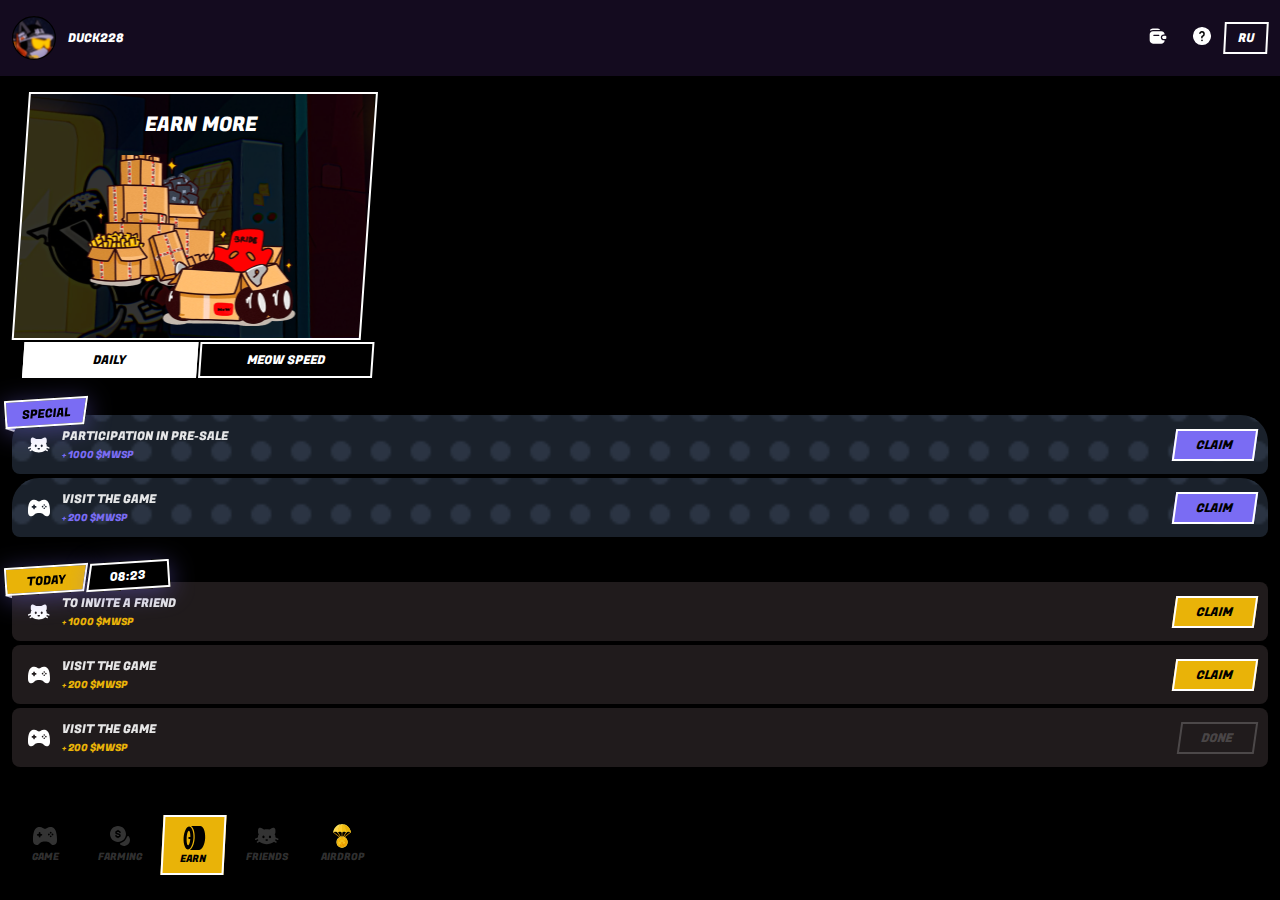
==== earn.html @ baaf61eb "finish" ====
<!DOCTYPE html>
<html lang="en">
  <head>
    <meta charset="UTF-8" />
    <meta name="viewport" content="width=device-width, initial-scale=1.0" />
    <title>EARN</title>
    <link rel="preconnect" href="https://fonts.googleapis.com" />
    <link rel="preconnect" href="https://fonts.gstatic.com" crossorigin />
    <link
      href="https://fonts.googleapis.com/css2?family=Exo+2:ital,wght@1,900&family=Fugaz+One&family=Poppins:wght@400;500&display=swap"
      rel="stylesheet" />
    <link rel="stylesheet" href="css/style.css" />
    <link rel="stylesheet" href="css/earn.css" />
  </head>
  <body>
    <header class="header">
      <div class="header__user user">
        <img src="img/icons/avatar.svg" alt="" class="user__img" />
        <p class="user__name">Duck228</p>
      </div>
      <div class="header__buttons">
        <button class="header__wallet">
          <img src="img/icons/wallet.svg" alt="" />
        </button>
        <button class="header__info"><img src="img/icons/help.svg" alt="" /></button>
        <button class="header__lang">
          <div class="current-lang">
            <span class="lang__choice lang__choice--ru">Ru</span>
            <span class="lang__choice lang__choice--en">En</span>
          </div>
        </button>
      </div>
    </header>

    <main class="main">
      <div class="earn">
        <div class="earn__main">
          <h2 class="earn__title">Earn more</h2>
          <img src="img/earn-img.png" alt="" class="earn__img" />
        </div>
        <div class="section__buttons">
          <button class="section__btn section__btn--active section-earn__btn--daily">
            Daily
          </button>
          <button class="section__btn section-earn__btn--speed">Meow speed</button>
        </div>
      </div>
      <section class="tasks-daily">
        <div class="tasks-daily__special special">
          <div class="task task--special">
            <img class="flag-earn__back" src="img/flags/flag-back.svg" alt="" />
            <img
              class="flag-earn__front"
              src="img/flags/flag-special-front.svg"
              alt="" />

            <div class="task__left">
              <img class="task__icon" src="img/icons/cat.svg" alt="" />
              <div class="task__content">
                <p class="task__title">Participation in Pre-sale</p>
                <p class="task__income task__income--special">+ 1000 $MWSP</p>
              </div>
            </div>
            <div class="special__right">
              <button class="task__button task__button--special">Claim</button>
            </div>
          </div>

          <div class="task task--special">
            <div class="task__left">
              <img class="task__icon" src="img/icons/game.svg" alt="" />
              <div class="task__content">
                <p class="task__title">Visit the game</p>
                <p class="task__income task__income--special">+ 200 $MWSP</p>
              </div>
            </div>
            <div class="special__right">
              <button class="task__button task__button--special">Claim</button>
            </div>
          </div>
        </div>

        <div class="tasks-daily__today today">
          <div class="task task--today">
            <img class="flag-earn__back" src="img/flags/flag-back.svg" alt="" />
            <img
              class="flag-earn__front"
              src="img/flags/flag-today-front.svg"
              alt="" />
            <div class="earn__timer"><div class="timer__value">08:23</div></div>

            <div class="task__left">
              <img class="task__icon" src="img/icons/cat.svg" alt="" />
              <div class="task__content">
                <p class="task__title">To invite a friend</p>
                <p class="task__income task__income--today">+ 1000 $MWSP</p>
              </div>
            </div>
            <div class="special__right">
              <button class="task__button task__button--today">Claim</button>
            </div>
          </div>

          <div class="task task--today">
            <div class="task__left">
              <img class="task__icon" src="img/icons/game.svg" alt="" />
              <div class="task__content">
                <p class="task__title">Visit the game</p>
                <p class="task__income task__income--today">+ 200 $MWSP</p>
              </div>
            </div>
            <div class="special__right">
              <button class="task__button task__button--today">Claim</button>
            </div>
          </div>
          <div class="task task--today">
            <div class="task__left">
              <img class="task__icon" src="img/icons/game.svg" alt="" />
              <div class="task__content">
                <p class="task__title">Visit the game</p>
                <p class="task__income task__income--today">+ 200 $MWSP</p>
              </div>
            </div>
            <div class="special__right">
              <button class="task__button task__button--today task__button--disabled">Done</button>
            </div>
          </div>
        </div>
      </section>

      <section class="tasks-speed">
        <div class="tasks-speed__special meow">
          <div class="task task--meow">
            <img class="flag-earn__back" src="img/flags/flag-back.svg" alt="" />
            <img
              class="flag-earn__front"
              src="img/flags/flag-meow-front.svg"
              alt="" />
            <div class="task__left">
              <img class="task__icon" src="img/icons/tg.svg" alt="" />
              <div class="task__content">
                <p class="task__title task__title--meow">
                  subscribe to the Meow Speed ​​channel
                </p>
                <p class="task__income task__income--meow">+ 1000 $MWSP</p>
              </div>
            </div>
            <div class="special__right">
              <button class="task__button task__button--meow">Claim</button>
            </div>
          </div>

          <div class="task task--meow">
            <div class="task__left">
              <img class="task__icon" src="img/icons/cat.svg" alt="" />
              <div class="task__content">
                <p class="task__title task__title--meow">
                  subscription to the Meow Speed ​​group
                </p>
                <p class="task__income task__income--meow">+ 1000 $MWSP</p>
              </div>
            </div>
            <div class="special__right">
              <button class="task__button task__button--meow">Claim</button>
            </div>
          </div>
          <div class="task task--meow">
            <div class="task__left">
              <img class="task__icon" src="img/icons/x.svg" alt="" />
              <div class="task__content">
                <p class="task__title task__title--meow">
                  subscription to X Meow Speed
                </p>
                <p class="task__income task__income--meow">+ 1000 $MWSP</p>
              </div>
            </div>
            <div class="special__right">
              <button class="task__button task__button--meow">Claim</button>
            </div>
          </div>

          <div class="task task--meow">
            <div class="task__left">
              <img class="task__icon" src="img/icons/w.svg" alt="" />
              <div class="task__content">
                <p class="task__title task__title--meow">
                  visit Meow Speed ​​website
                </p>
                <p class="task__income task__income--meow">+ 1000 $MWSP</p>
              </div>
            </div>
            <div class="special__right">
              <button class="task__button task__button--meow">Claim</button>
            </div>
          </div>
        </div>
      </section>
    </main>

    <footer class="footer">
      <nav class="menu">
        <ul class="menu__list">
          <li class="menu__item">
            <a href="index.html" class="menu__link">
              <img src="img/icons/game.svg" alt="" class="menu__icon" />
              Game
            </a>
          </li>
          <li class="menu__item">
            <a href="farming.html" class="menu__link"
              ><img src="img/icons/coin.svg" alt="" class="menu__icon" />Farming</a
            >
          </li>
          <li class="menu__item menu__item--active">
            <a href="#" class="menu__link"
              ><img src="img/icons/transport.svg" alt="" class="menu__icon" />Earn</a
            >
          </li>
          <li class="menu__item">
            <a href="friends.html" class="menu__link"
              ><img src="img/icons/cat.svg" alt="" class="menu__icon" />Friends</a
            >
          </li>
          <li class="menu__item">
            <a href="airdrop.html" class="menu__link"
              ><img
                src="img/icons/airdrop.svg"
                alt=""
                class="menu__icon menu__icon--airdrop" />Airdrop</a
            >
          </li>
        </ul>
      </nav>
    </footer>
    <div class="popup-earn popup-today">
      <div class="popup__overlay"></div>
      <div class="popup-earn__card">
        <div class="popup-earn__wrapper">
          <div class="popup-earn__body popup-earn__body--today">
            <img class="popup-earn-flag__back" src="img/flags/flag-back-yellow.svg" alt="" />
            <img class="popup-earn-flag__front" src="img/flags/flag-today-front.svg" alt="" />
            <button class="popup__close"><img class="popup__close-img" src="img/icons/close.svg" alt=""></button>
            <img class="popup__close-back" src="img/icons/close-back.svg" alt="">
            <img class="popup-earn__img" src="img/icons/cat-coin-big.svg" alt="">
            <h2 class="popup-earn__title">To invite a friend</h2>
            <p class="popup-earn__text">
              Invite your friend to the app by sending him an invitation link and get a bonus reward
            </p>
            <p class="popup-earn__income popup-earn__income--today">+ 1000 $MWSP</p>
          </div>
        </div>
        <button class="popup-earn__btn button--main popup-earn__btn--today">Go</button>
        <button class="popup-earn__btn button--main">Check</button>
      </div>
    </div>
    <!-- second popup -->
    <div class="popup-earn popup-special">
      <div class="popup__overlay"></div>
      <div class="popup-earn__card">
        <div class="popup-earn__wrapper">
          <div class="popup-earn__body popup-earn__body--special">
            <img class="popup-earn-flag__back" src="img/flags/flag-back.svg" alt="" />
            <img class="popup-earn-flag__front" src="img/flags/flag-special-front.svg" alt="" />
            <button class="popup__close"><img class="popup__close-img" src="img/icons/close.svg" alt=""></button>
            <img class="popup__close-back" src="img/icons/close-back.svg" alt="">
            <img class="popup-earn__img" src="img/icons/cat-coin-purple.svg" alt="">
            <h2 class="popup-earn__title">To invite a friend</h2>
            <p class="popup-earn__text">
              Invite your friend to the app by sending him an invitation link and get a bonus reward
            </p>
            <p class="popup-earn__income popup-earn__income--special">+ 1000 $MWSP</p>
          </div>
        </div>
        <button class="popup-earn__btn button--main popup-earn__btn--special">Go</button>
        <button class="popup-earn__btn button--main">Check</button>
      </div>
    </div>
    <!-- third popup -->
    <div class="popup-earn popup-meow">
      <div class="popup__overlay"></div>
      <div class="popup-earn__card">
        <div class="popup-earn__wrapper">
          <div class="popup-earn__body">
            <img class="popup-earn-flag__back" src="img/flags/flag-back-green.svg" alt="" />
            <img class="popup-earn-flag__front" src="img/flags/flag-meow-front.svg" alt="" />
            <button class="popup__close"><img class="popup__close-img" src="img/icons/close.svg" alt=""></button>
            <img class="popup__close-back" src="img/icons/close-back.svg" alt="">
            <img class="popup-earn__img" src="img/icons/cat-coin-green.svg" alt="">
            <h2 class="popup-earn__title">To invite a friend</h2>
            <p class="popup-earn__text">
              Invite your friend to the app by sending him an invitation link and get a bonus reward
            </p>
            <p class="popup-earn__income popup-earn__income--meow">+ 1000 $MWSP</p>
          </div>
        </div>
        <button class="popup-earn__btn button--main popup-earn__btn--meow">Go</button>
        <button class="popup-earn__btn button--main">Check</button>
      </div>
    </div>
    <script src="js/header.js"></script>
    <script src="js/earn.js"></script>
  </body>
</html>
---- css/style.css ----
:root {
  --main-orange-01: #e9b308;
  --main-green-01: #12ff51;
  --main-purple-01: #7a6cf3;
  --main-red-01: #ff4d12;

  --black-01: #000000;
  --black-02: #140b1f;
  --black-03: #201b1c;
  --gray-01: #7c7c7c;
  --white-01: #ffffff;
  --bark_blu_01: #1a212b;
  --white-20p: rgba(255, 255, 255, 0.2);
}

*,
*::before,
*::after {
  box-sizing: border-box;
}
body {
  margin: 0;
  padding: 0;
  color: var(--white-01);
  font-family: 'Fugaz One', sans-serif;
  font-weight: 400;
  font-style: normal;
  font-size: 12px;
  background-color: var(--black-01);
  text-transform: uppercase;
}
h1,
h2,
h3,
p,
button,
ol,
ul,
li,
a {
  margin: 0;
  padding: 0;
  font-family: inherit;
  color: inherit;
  font-size: inherit;
  text-decoration: none;
  font-weight: inherit;
}
ul {
  list-style: none;
}
button {
  background-color: transparent;
  border: none;
  cursor: pointer;
  padding: 6px 12px;
  margin: 0;
  color: inherit;
  outline: none;
  font-family: inherit;
  text-transform: inherit;
}
.main {
  padding: 0 12px;
  margin-bottom: 97px;
}
.button--main{
  width: 100%;
  border: 2px solid var(--white-01);
  transform: skew(-8deg);
  padding: 15px 0;
  font-size: 18px;
  background-color: var(--black-01);
  
}
.fixed-btn{
  position: fixed;
  bottom: 105px;
  left: 0;
  right: 0;
  margin: 0 15px;
}
.hidden {
  display: none;
}

.section__buttons{
  margin-left: 20px;
  display: flex;
  align-items: center;
  gap: 2px;
}
.section__btn{
  width: 174px;
  border: 2px solid var(--white-01);
  background-color: var(--black-01);
}
.section__btn--active{
  background-color: var(--white-01);
  color: var(--black-01);
}
.section-earn__btn--daily{
  padding: 7px 18px;
}
.section-earn__btn--speed{
  padding: 7px 14px;
}
.header {
  background-color: var(--black-02);
  padding: 16px 12px;
  display: flex;
  justify-content: space-between;
  align-items: center;
  margin-bottom: 16px;
}
.user {
  display: flex;
  align-items: center;
  gap: 12px;
}
.header__buttons {
  display: flex;
  align-items: center;
}
.header__lang {
  border: 2px solid var(--white-01);
  transform: skew(-3deg);
  position: relative;
  overflow: hidden;
  display: flex;
  width: 44px;
  height: 32px;
}
.lang__choice--ru{
  position: absolute;
  transform: translateY(-1px);
}
.lang__choice--en{
  position: absolute;
  transform: translateY(22px);
}
.current-lang{
  transition: transform 0.3s ease;
  transform: translateY(0);
}
.current-lang--active{
  transform: translateY(-23px); 
}
.footer {
  padding: 12px 12px 25px;
  width: 100%;
  background-color: var(--black-01);
  position: fixed;
  bottom: 0 ;
}

.menu__list {
  display: flex;
  align-items: center;
  gap: 9px;
  font-size: 10px;
  color: var(--white-20p);
}
.menu__item {
  padding: 9px 16px;
  width: 66px;
  height: 60px;
}
.menu__link {
  display: flex;
  flex-direction: column;
  align-items: center;
}
.menu__icon {
  height: 24px;
  width: 24px;
  margin-bottom: 2px;
  filter: opacity(20%);
}
.menu__icon--airdrop{
  filter: opacity(100%);
}
.menu__item--active {
  background-color: var(--main-orange-01);
  border: 2px solid var(--white-01);
  width: 63px;
  transform: skew(-3deg);
  color: var(--black-01);
}

.menu__item--active .menu__link .menu__icon {
  filter: invert(1) brightness(0) opacity(100%);
}

.popup__overlay {
  position: absolute;
  z-index: -1;
  opacity: 0;
  top: 0;
  left: 0;
  width: 100%;
  height: 100%;
  background: rgba(0, 0, 0, 0.7);
  transition: opacity .5s linear;
}
.popup__close {
  border: 2px solid var(--white-01);
  background-color: var(--black-01);
  position: absolute;
  top: -10px;
  right: -10px;
  width: 44px;
  height: 28px;
  padding: 0;
  cursor: pointer;
  transform: rotate(10deg) skew(-2deg);
}
.popup__close-img {
  transform: rotate(-10deg) skew(2deg);
}
.popup__close-back {
  position: absolute;
  z-index: -1;
  top: -9px;
  right: -8px;
}

@media(max-width: 360px) {
  .menu__item {
    padding: 9px 8px;
  }
  .bonuses__status-text{
    font-size: 10px;
  }
  .farm-card__img{
    width: 115px;
    height: 205px;
  }

  .flag-invite__back{
    right: -7px;
    bottom: 88px;
  }
  .flag-invite__front{
    z-index: 2;
    bottom: 120px;
  }
}
---- css/earn.css ----
.earn {
  transform: skew(-4deg);
  margin-bottom: 37px;
}
.earn__main {
  max-width: 349px;
  height: 248px;
  background-image: url(../img/bg/earn-bg.png);
  border: 2px solid var(--white-01);
  margin-left: 7px;
  padding: 16px 32px;
  margin-bottom: 2px;
}
.earn__title {
  font-size: 20px;
  text-align: center;
  margin-bottom: 16px;
  transform: skew(4deg);
}
.earn__img {
  margin: 0 auto;
  display: block;
  width: 234px;
  transform: skew(4deg);
}
.special {
  margin-bottom: 45px;
}
.tasks-daily,
.tasks-speed {
  margin-bottom: 16px;
}

.task {
  position: relative;
  display: flex;
  justify-content: space-between;
  align-items: center;
  padding: 12px;
  border-radius: 8px;
  margin-bottom: 4px;
}
.task--special {
  background-image: url(../img/bg/special-task-bg.svg);
  background-repeat: no-repeat;
  background-size: cover;
}
.task--today {
  background-color: var(--black-03);
}
.task--meow {
  background-color: var(--black-03);
}
.task__left {
  display: flex;
  align-items: center;
  gap: 12px;
}
.task__title {
  opacity: 0.89;
  margin-bottom: 3px;
}
.task__income, .task__title--meow {
  font-size: 10px;
}
.task__income--special {
  color: var(--main-purple-01);
}
.task__income--today {
  color: var(--main-orange-01);
}
.task__income--meow {
  color: var(--main-green-01);
}
.task__icon {
  width: 22px;
  height: 22px;
  margin-left: 4px;
}
.task__button {
  border: 2px solid var(--white-01);
  color: var(--black-01);
  transform: skew(-8deg);
  padding: 5px 21px;
}
.task__button--special {
  background-color: var(--main-purple-01);
}
.task__button--today {
  background-color: var(--main-orange-01);
}
.task__button--disabled {
  background-color: transparent;
  color: var(--white-20p);
  border-color: var(--white-20p);
}
.task__button--meow {
  background-color: var(--main-green-01);
}
.flag-earn__back {
  position: absolute;
  z-index: -1;
  top: -12px;
  left: -7px;
}
.flag-earn__front {
  position: absolute;
  top: -40px;
  left: -12px;
}
.earn__timer {
  position: absolute;
  top: -44px;
  left: 50px;
  z-index: 2;
  background-image: url(../img/flags/flag-timer.svg);
  width: 140px;
  height: 90px;
  background-repeat: no-repeat;
  padding-left: 48px;
  padding-top: 27px;
}
.timer__value {
  transform: rotate(-4deg);
}

.popup-earn--active .popup__overlay {
  opacity: 1;
  z-index: 2;
}

.popup-earn__card {
  position: fixed;
  left: 0;
  right: 0;
  text-align: center;
  bottom: -500px;
  /* bottom: 30px; */
  padding: 0 12px;
  z-index: 2;
  transition: bottom 0.5s linear;
}
.popup-earn--active .popup-earn__card {
  animation: popup-earn-card 0.8s linear;
}
@keyframes popup-earn-card {
  0% {
    bottom: -500px;
  }
  60% {
    bottom: 35px;
  }
  100% {
    bottom: 30px;
  }
}
.popup-earn--active .popup-earn__card {
  bottom: 30px;
}
.popup-earn__body {
  border: 2px solid var(--white-01);
  background-color: var(--black-01);
  max-width: 350px;
  height: 268px;
  padding: 55px 32px;
  position: relative;
  margin-bottom: 4px;
  margin-left: 4px;
  margin-right: 10px;
}
.popup-earn__body--special {
  background-image: url(../img/bg/start-bonus-bg.svg);
  background-repeat: no-repeat;
  background-size: cover;
}
.popup-earn__wrapper {
  transform: skew(-4deg);
}
.popup-earn__img {
  transform: skew(4deg);
}
.popup-earn__btn {
  background-color: var(--black-01);
  color: var(--white-01);
  font-size: 16px;
  margin-bottom: 4px;
}
.popup-earn__btn--today {
  background-color: var(--main-orange-01);
  color: var(--black-01);
}
.popup-earn__btn--special {
  background-color: var(--main-purple-01);
  color: var(--black-01);
}
.popup-earn__btn--meow {
  background-color: var(--main-green-01);
  color: var(--black-01);
}
.popup-earn__title {
  font-size: 18px;
  margin: 8px 0;
  transform: skew(4deg);
}
.popup-earn__text {
  font-size: 10px;
  margin-bottom: 8px;
  transform: skew(4deg);
}
.popup-earn__income {
  opacity: 0.89;
  font-size: 10px;
  transform: skew(4deg);
}
.popup-earn__income--today {
  color: var(--main-orange-01);
}
.popup-earn__income--special {
  color: var(--main-purple-01);
}
.popup-earn__income--meow {
  color: var(--main-green-01);
}
.popup-earn-flag__back {
  position: absolute;
  z-index: -1;
  left: -17px;
  top: -8px;
}
.popup-earn-flag__front {
  position: absolute;
  top: -36px;
  left: -22px;
  z-index: 2;
}
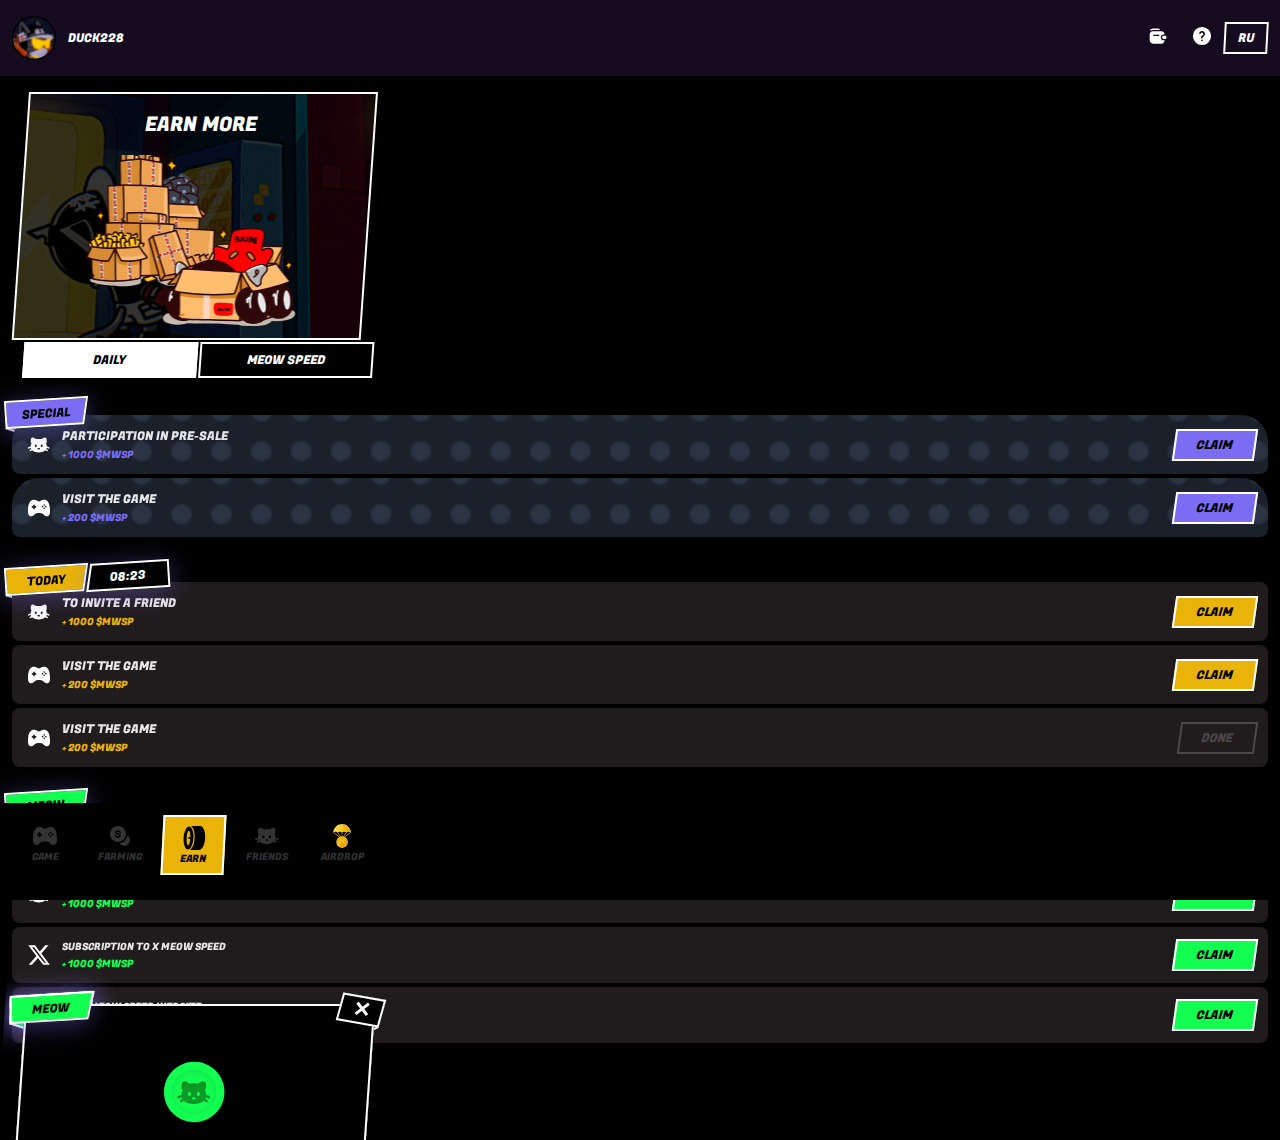
==== commit 2498c9ff: "farm bg and earn buttons" ====
--- a/earn.html
+++ b/earn.html
@@ -34,15 +34,15 @@
 
     <main class="main">
       <div class="earn">
-        <div class="earn__main">
+        <div class="earn__main ">
           <h2 class="earn__title">Earn more</h2>
-          <img src="img/earn-img.png" alt="" class="earn__img" />
-        </div>
-        <div class="section__buttons">
-          <button class="section__btn section__btn--active section-earn__btn--daily">
+          <img src="img/earn-img.png" alt="" class="earn__img" id="daily"/>
+        </div>
+        <div class="section__buttons section__buttons--earn">
+          <a class="section__btn section__btn--active section-earn__btn--daily" href="#daily">
             Daily
-          </button>
-          <button class="section__btn section-earn__btn--speed">Meow speed</button>
+          </a>
+          <a class="section__btn section-earn__btn--speed" href="#speed">Meow speed</a>
         </div>
       </div>
       <section class="tasks-daily">
@@ -128,7 +128,7 @@
         </div>
       </section>
 
-      <section class="tasks-speed">
+      <section class="tasks-speed" id="speed">
         <div class="tasks-speed__special meow">
           <div class="task task--meow">
             <img class="flag-earn__back" src="img/flags/flag-back.svg" alt="" />
--- a/css/style.css
+++ b/css/style.css
@@ -17,6 +17,11 @@
 *::before,
 *::after {
   box-sizing: border-box;
+}
+@media (prefers-reduced-motion: no-preference) {
+  :root {
+    scroll-behavior: smooth;
+  }
 }
 body {
   margin: 0;
--- a/css/earn.css
+++ b/css/earn.css
@@ -1,6 +1,9 @@
 .earn {
   transform: skew(-4deg);
   margin-bottom: 37px;
+}
+.section__buttons--earn{
+  text-align: center;
 }
 .earn__main {
   max-width: 349px;
@@ -30,7 +33,9 @@
 .tasks-speed {
   margin-bottom: 16px;
 }
-
+.today{
+  margin-bottom: 40px;
+}
 .task {
   position: relative;
   display: flex;
